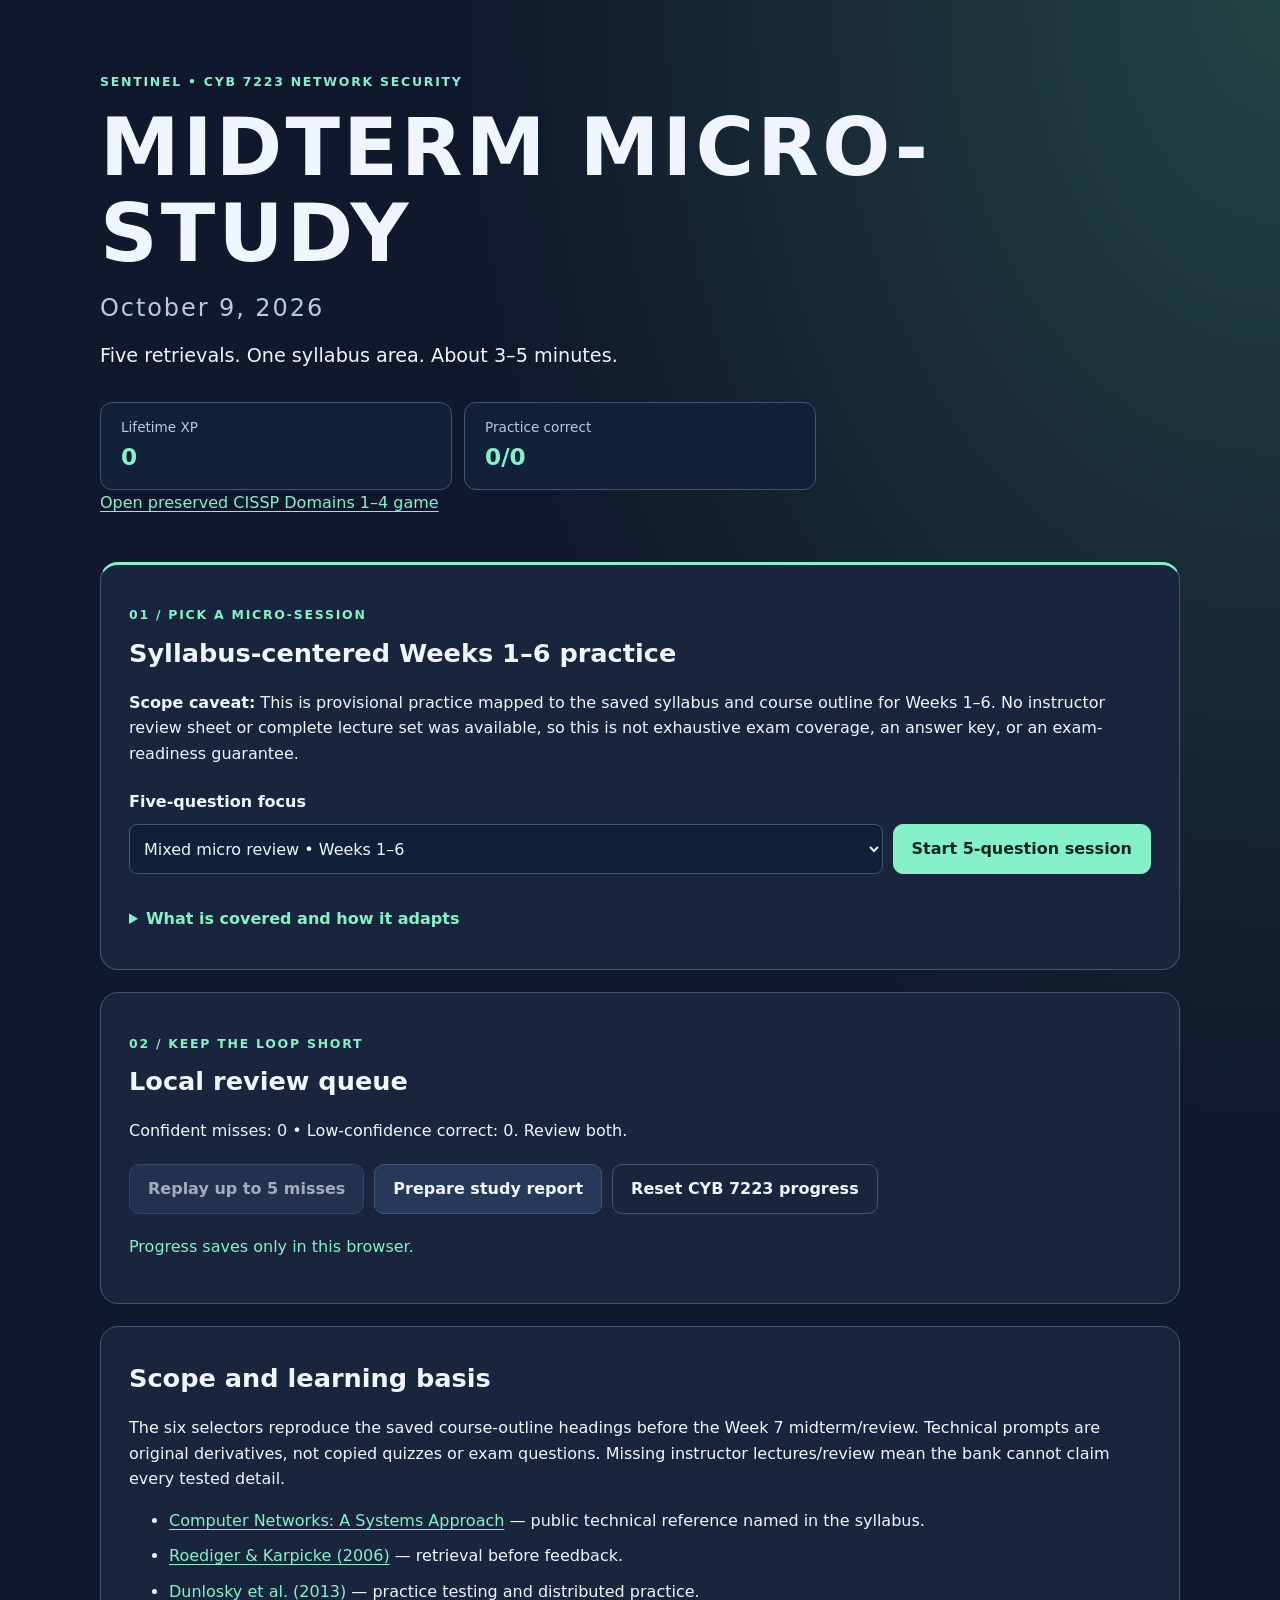
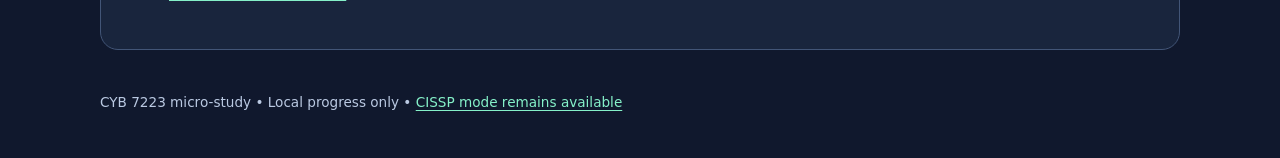
==== netsec.html @ 69c4e201 "feat: add CYB 7223 midterm micro-study" ====
<!doctype html>
<html lang="en">
<head>
  <meta charset="utf-8">
  <meta name="viewport" content="width=device-width, initial-scale=1">
  <meta name="description" content="Five-question micro-study for the provisional CYB 7223 Network Security midterm Weeks 1–6 scope.">
  <meta name="theme-color" content="#10182d">
  <title>CYB 7223 Midterm Micro-Study • Sentinel</title>
  <link rel="stylesheet" href="styles.css?v=3.0.0">
  <script src="netsec-questions.js?v=3.0.0" defer></script>
  <script src="netsec-app.js?v=3.0.0" defer></script>
</head>
<body>
<a class="skip-link" href="#main">Skip to micro-study</a>
<header class="hero">
  <p class="eyebrow">Sentinel • CYB 7223 Network Security</p>
  <h1>MIDTERM MICRO-STUDY<span>October 9, 2026</span></h1>
  <p class="tagline">Five retrievals. One syllabus area. About 3–5 minutes.</p>
  <div class="hud" aria-label="Local practice progress">
    <div><span>Lifetime XP</span><strong id="xp">0</strong></div>
    <div><span>Practice correct</span><strong id="practice-total">0/0</strong></div>
  </div>
  <nav aria-label="Study modes"><a href="index.html">Open preserved CISSP Domains 1–4 game</a></nav>
</header>
<main id="main">
  <section class="briefing" aria-labelledby="briefing-title">
    <p class="eyebrow">01 / Pick a micro-session</p>
    <h2 id="briefing-title">Syllabus-centered Weeks 1–6 practice</h2>
    <p><strong>Scope caveat:</strong> This is provisional practice mapped to the saved syllabus and course outline for Weeks 1–6. No instructor review sheet or complete lecture set was available, so this is not exhaustive exam coverage, an answer key, or an exam-readiness guarantee.</p>
    <div class="launch-controls">
      <label for="unit-select">Five-question focus</label>
      <select id="unit-select">
        <option value="mixed">Mixed micro review • Weeks 1–6</option>
        <option value="1">Week 1 • Introduction to Networking &amp; Metrics</option>
        <option value="2">Week 2 • Networking Software &amp; Architectures</option>
        <option value="3">Week 3 • Direct Link &amp; Packet Switching Networks</option>
        <option value="4">Week 4 • Auxiliary and End-to-End Protocols for IP</option>
        <option value="5">Week 5 • Internetworking &amp; IP</option>
        <option value="6">Week 6 • IP Scalability &amp; Subnetting</option>
      </select>
      <button id="start-session" type="button" class="primary">Start 5-question session</button>
    </div>
    <details>
      <summary>What is covered and how it adapts</summary>
      <ul>
        <li>Weeks 1–6 only: metrics; layered architectures; direct links/packet switching; ARP, ICMP and end-to-end protocols; IPv4 internetworking; subnetting/scalability.</li>
        <li>Saved labs inform ARP/ping, fragmentation, router forwarding, TTL, and classic Linux UDP traceroute practice. The tracker’s due topics—stop-and-wait, 1-bit sequence numbers, and 4B/5B—are included.</li>
        <li>Numeric and ordering retrieval includes delays, window constraints, coding efficiency, framing, fragmentation, traceroute, and subnetting.</li>
        <li>A miss waits behind the remaining retrievals and is prioritized in the next focus/mixed session or Replay missed; the five-question session never grows longer.</li>
        <li>Choose confidence 1–3 before feedback. Progress and resume state stay in this browser under a key separate from the CISSP game.</li>
      </ul>
    </details>
  </section>

  <section id="arena" class="arena" aria-labelledby="prompt" hidden>
    <p id="unit-label" class="pill"></p>
    <label id="progress-label" for="micro-progress">0/5 retrievals</label>
    <progress id="micro-progress" max="5" value="0">Micro-session progress</progress>
    <form id="answer-form">
      <h2 id="prompt" tabindex="-1"></h2>
      <div id="answer-options" class="answers"></div>
      <fieldset id="confidence">
        <legend>Confidence before feedback <span>required</span></legend>
        <div class="confidence-options">
          <label><input type="radio" name="confidence" value="1"> 1 · Guessing</label>
          <label><input type="radio" name="confidence" value="2"> 2 · Somewhat sure</label>
          <label><input type="radio" name="confidence" value="3"> 3 · Confident</label>
        </div>
      </fieldset>
      <button id="lock-answer" class="primary" type="submit" disabled>Lock retrieval</button>
    </form>
    <div id="feedback" class="feedback" aria-live="polite" aria-atomic="true"></div>
    <p class="microcopy">Public technical reference: <a id="source-link" href="https://book.systemsapproach.org/">Computer Networks: A Systems Approach</a></p>
    <button id="next-button" class="primary" type="button" hidden>Next retrieval →</button>
  </section>

  <section id="completion" class="completion" aria-labelledby="completion-title" hidden>
    <p class="eyebrow">Micro debrief</p>
    <h2 id="completion-title" tabindex="-1">Five retrievals complete</h2>
    <p id="completion-summary" aria-live="polite"></p>
    <p>Next: replay unresolved misses, repeat this syllabus area later, or switch topics for interleaving.</p>
  </section>

  <section class="mastery" aria-labelledby="review-title">
    <p class="eyebrow">02 / Keep the loop short</p>
    <h2 id="review-title">Local review queue</h2>
    <p id="calibration">Confident misses: 0 • Low-confidence correct: 0.</p>
    <div class="actions">
      <button id="replay-missed" type="button" disabled>Replay up to 5 misses</button>
      <button id="share-report" type="button">Prepare study report</button>
      <button id="reset-progress" type="button" class="quiet">Reset CYB 7223 progress</button>
    </div>
    <div id="report-panel" hidden>
      <label for="report-text">Copy this local practice report</label>
      <textarea id="report-text" readonly rows="14"></textarea>
      <p>Nothing is sent automatically.</p>
    </div>
    <p id="storage-status" role="status">Progress saves only in this browser.</p>
  </section>

  <section class="learning-design" aria-labelledby="sources-title">
    <h2 id="sources-title">Scope and learning basis</h2>
    <p>The six selectors reproduce the saved course-outline headings before the Week 7 midterm/review. Technical prompts are original derivatives, not copied quizzes or exam questions. Missing instructor lectures/review mean the bank cannot claim every tested detail.</p>
    <ul>
      <li><a href="https://book.systemsapproach.org/">Computer Networks: A Systems Approach</a> — public technical reference named in the syllabus.</li>
      <li><a href="https://learninglab.psych.purdue.edu/downloads/2006/2006_Roediger_Karpicke_PsychSci.pdf">Roediger &amp; Karpicke (2006)</a> — retrieval before feedback.</li>
      <li><a href="https://doi.org/10.1177/1529100612453266">Dunlosky et al. (2013)</a> — practice testing and distributed practice.</li>
    </ul>
  </section>
</main>
<footer>CYB 7223 micro-study • Local progress only • <a href="index.html">CISSP mode remains available</a></footer>
<noscript>This study game requires JavaScript. No progress leaves your browser.</noscript>
</body>
</html>
---- styles.css ----
:root { color-scheme: dark; --bg:#10182d; --panel:#19253d; --ink:#f0f5ff; --muted:#bac9e2; --accent:#85f1c9; --line:#425577; --warn:#ffcc9c; font-family:system-ui,-apple-system,BlinkMacSystemFont,"Segoe UI",sans-serif; }
* { box-sizing:border-box; }
body { margin:0; color:var(--ink); background:radial-gradient(ellipse at top right,#224344 0,transparent 45%),var(--bg); line-height:1.6; }
[hidden] { display:none !important; }
a { color:var(--accent); text-underline-offset:3px; }
button,input,select,textarea { font:inherit; }
button,select,summary,input:not([type="radio"]) { min-height:44px; }
button { cursor:pointer; border:1px solid var(--line); border-radius:10px; padding:11px 18px; color:var(--ink); background:#273958; font-weight:650; transition:background .15s,transform .15s; }
button:hover:not(:disabled) { background:#385171; transform:translateY(-1px); }
button:disabled { opacity:.65; cursor:not-allowed; }
button.primary { background:var(--accent); border-color:var(--accent); color:#10271f; }
button.primary:hover:not(:disabled) { background:#b8ffe2; }
button.quiet { background:transparent; }
:focus-visible { outline:3px solid #ffdf89; outline-offset:4px; }
#prompt:focus,#completion-title:focus { outline:2px solid var(--accent); outline-offset:7px; border-radius:5px; }
.skip-link { position:absolute; top:-100px; left:16px; padding:12px; background:var(--bg); z-index:2; }
.skip-link:focus { top:12px; }
.hero,main,footer { width:min(1080px,100% - 40px); margin-inline:auto; }
.hero { padding:60px 0 24px; }
.eyebrow { color:var(--accent); text-transform:uppercase; font-weight:750; font-size:.78rem; letter-spacing:.14em; }
h1 { margin:12px 0; font-size:clamp(2.7rem,7vw,5rem); line-height:1.08; letter-spacing:.04em; }
h1 span { display:block; color:var(--muted); font-size:clamp(1.1rem,3vw,1.5rem); font-weight:500; letter-spacing:.08em; margin-top:18px; }
h2 { font-size:1.6rem; line-height:1.25; margin:8px 0 20px; }
h3 { line-height:1.5; }
.tagline { font-size:1.2rem; max-width:60ch; }
.hud { display:grid; grid-template-columns:repeat(3,1fr); gap:12px; margin-top:30px; }
.hud div { border:1px solid var(--line); background:#122039; border-radius:12px; padding:14px 20px; }
.hud span { display:block; color:var(--muted); font-size:.85rem; }
.hud strong { display:block; color:var(--accent); font-size:1.45rem; }
section { padding:28px; margin-block:22px; border:1px solid var(--line); border-radius:18px; background:var(--panel); }
.briefing { border-top:3px solid var(--accent); }
.launch-controls { display:grid; grid-template-columns:1fr auto; gap:10px; margin:22px 0; }
.launch-controls label { grid-column:1/-1; font-weight:650; }
select { width:100%; min-width:0; border:1px solid var(--line); border-radius:8px; padding:10px; background:#102039; color:var(--ink); }
input:not([type="radio"]) { width:100%; border:1px solid var(--line); border-radius:8px; padding:10px; background:#102039; color:var(--ink); }
summary { cursor:pointer; padding-block:10px; color:var(--accent); font-weight:650; }
li { margin-bottom:10px; }
.arena { border-color:#74b5a7; box-shadow:0 12px 40px #04091755; }
.arena-topline { display:flex; gap:15px; justify-content:space-between; flex-wrap:wrap; align-items:center; }
.pill { padding:6px 12px; border:1px solid var(--line); border-radius:20px; font-size:.8rem; color:var(--muted); }
progress { display:block; width:100%; height:14px; margin:8px 0 20px; accent-color:var(--accent); }
#progress-label { color:var(--muted); font-size:.9rem; }
.mission-text { color:var(--accent); font-weight:650; }
#prompt { font-size:clamp(1.2rem,3vw,1.55rem); }
.answers { display:grid; grid-template-columns:1fr 1fr; gap:12px; }
.answer-card { text-align:left; min-height:76px; font-weight:500; padding:17px; background:#142139; }
.answer-card[aria-pressed="true"] { border:2px solid var(--accent); background:#254b49; color:#fff; }
fieldset { margin:24px 0; border:1px solid var(--line); border-radius:12px; padding:16px; }
legend { font-weight:650; padding-inline:8px; }
legend span { color:var(--muted); font-size:.8rem; font-weight:400; }
.confidence-options { display:flex; flex-wrap:wrap; gap:10px; }
.confidence-options label { display:flex; align-items:center; gap:9px; min-height:44px; padding:10px 12px; background:#122039; border-radius:8px; cursor:pointer; }
input[type="radio"] { width:20px; height:20px; accent-color:var(--accent); }
.feedback { margin:22px 0; color:var(--muted); }
.feedback.correct,.feedback.incorrect { padding:20px; background:#102039; border-left:4px solid var(--accent); border-radius:8px; color:var(--ink); }
.feedback.incorrect { border-color:var(--warn); }
.feedback h3 { margin-top:0; }
.feedback li { font-size:.95rem; }
.completion { background:linear-gradient(120deg,#163c3b,#19253d); border-color:var(--accent); }
.boss-banner { padding:16px 22px; border:1px solid #958253; background:#292a30; color:#ffdf89; border-radius:12px; font-weight:650; }
.domain-grid { display:grid; grid-template-columns:repeat(2,1fr); gap:14px; }
.domain-card { padding:18px; border:1px solid var(--line); background:#122039; border-radius:12px; }
.domain-card h3 { margin:0; color:var(--accent); }
.domain-card p { margin:8px 0; }
.domain-card p:last-child { font-size:.86rem; color:var(--muted); }
.actions { display:flex; flex-wrap:wrap; gap:10px; margin-block:20px; }
#report-panel { margin:20px 0; }
textarea { display:block; width:100%; margin-top:12px; padding:14px; color:var(--ink); background:#10182d; border:1px solid var(--line); border-radius:8px; resize:vertical; }
.microcopy,footer { color:var(--muted); font-size:.85rem; }
#storage-status { color:var(--accent); }
footer { padding:20px 0 45px; }
@media (max-width:720px) {
  .hero,main,footer { width:calc(100% - 24px); }
  .hero { padding-top:32px; }
  section { padding:20px 16px; }
  .hud { gap:8px; }
  .hud div { padding:10px; }
  .hud strong { font-size:1.1rem; }
  .answers,.domain-grid,.launch-controls { grid-template-columns:1fr; }
  .actions button { flex:1 1 160px; }
  .confidence-options { flex-direction:column; }
  .feedback { padding:14px !important; }
}
@media (prefers-reduced-motion:reduce) {
  *,*::before,*::after { animation:none !important; transition:none !important; scroll-behavior:auto !important; }
  button:hover:not(:disabled) { transform:none; }
}
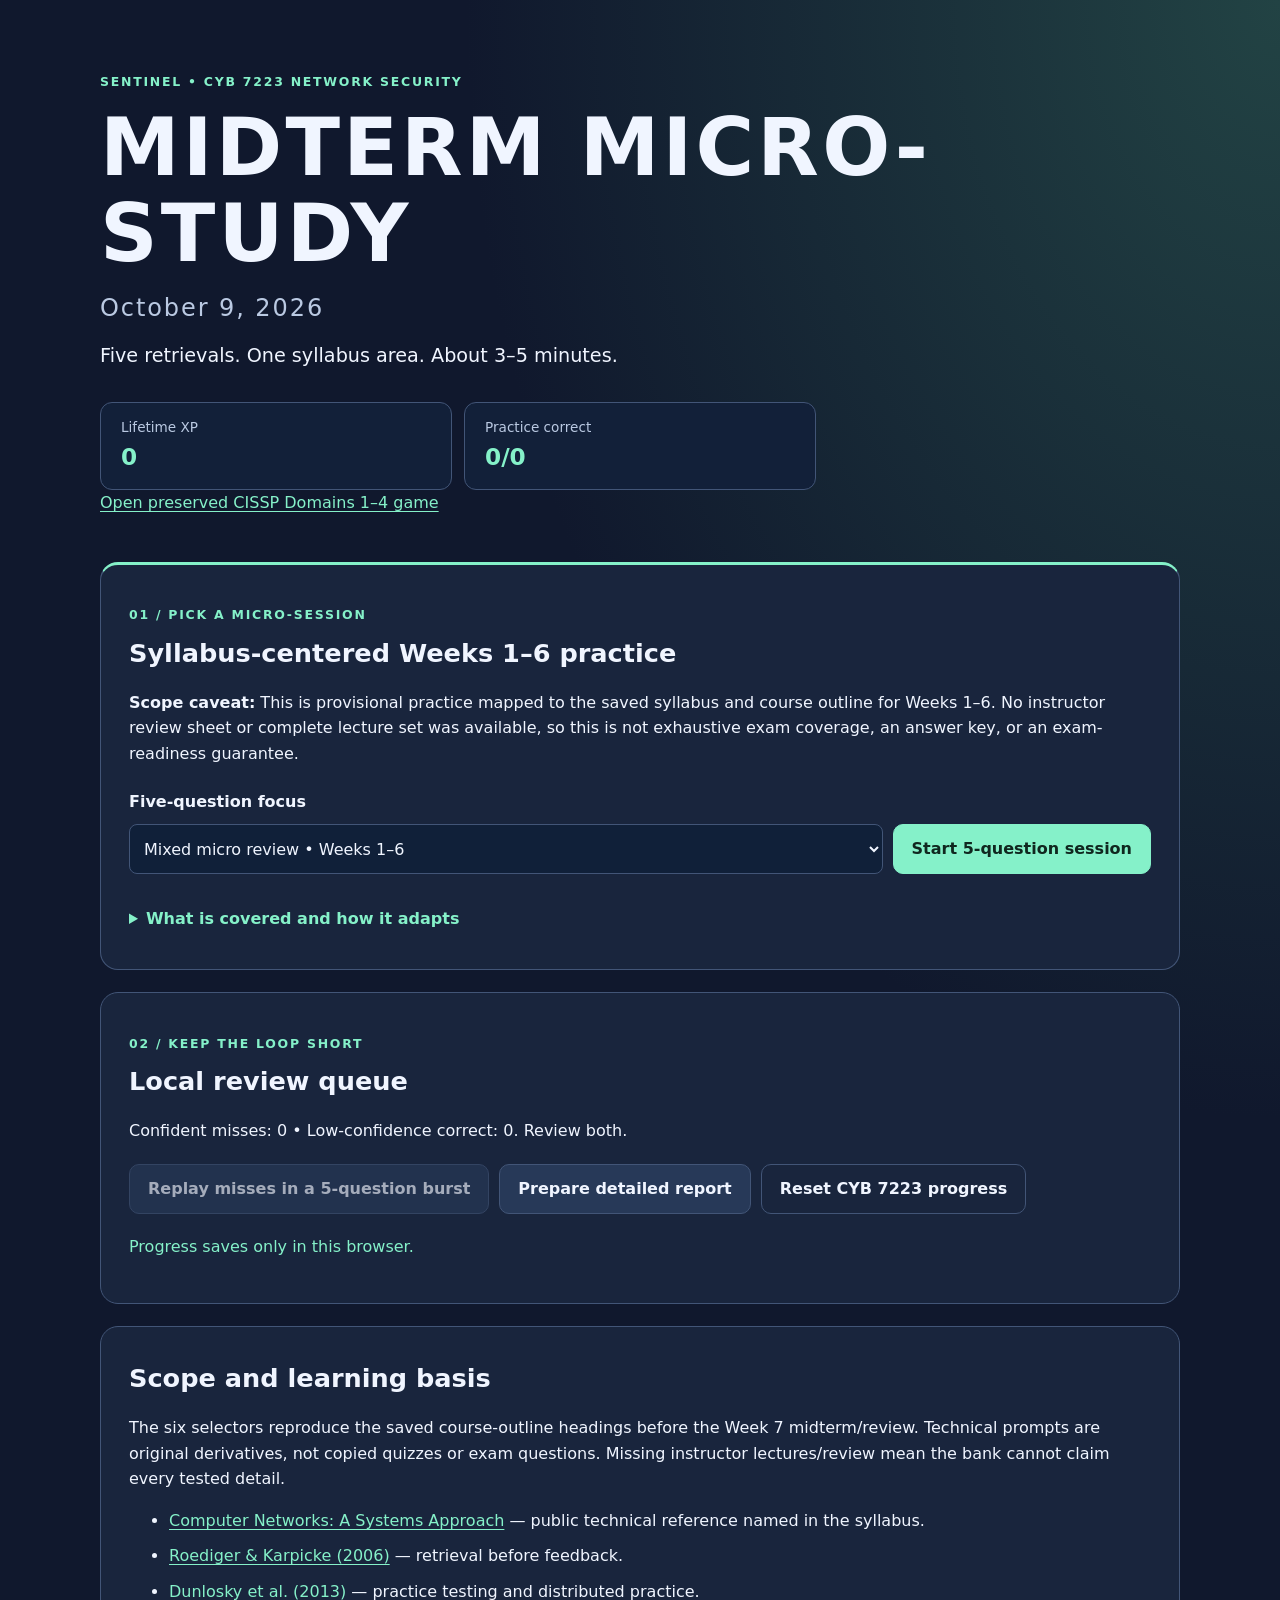
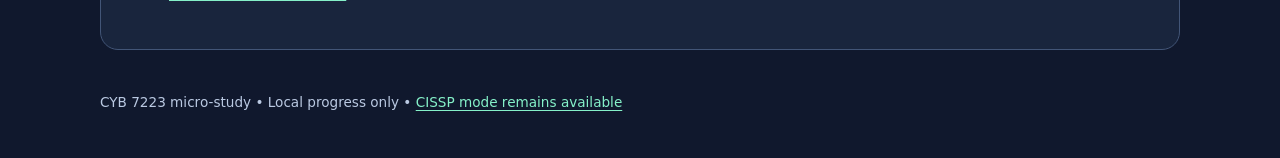
==== commit 266dba31: "feat: preserve detailed netsec response history" ====
--- a/netsec.html
+++ b/netsec.html
@@ -8,7 +8,7 @@
   <title>CYB 7223 Midterm Micro-Study • Sentinel</title>
   <link rel="stylesheet" href="styles.css?v=3.0.0">
   <script src="netsec-questions.js?v=3.0.0" defer></script>
-  <script src="netsec-app.js?v=3.0.0" defer></script>
+  <script src="netsec-app.js?v=3.1.0" defer></script>
 </head>
 <body>
 <a class="skip-link" href="#main">Skip to micro-study</a>
@@ -86,14 +86,14 @@
     <h2 id="review-title">Local review queue</h2>
     <p id="calibration">Confident misses: 0 • Low-confidence correct: 0.</p>
     <div class="actions">
-      <button id="replay-missed" type="button" disabled>Replay up to 5 misses</button>
-      <button id="share-report" type="button">Prepare study report</button>
+      <button id="replay-missed" type="button" disabled>Replay misses in a 5-question burst</button>
+      <button id="share-report" type="button">Prepare detailed report</button>
       <button id="reset-progress" type="button" class="quiet">Reset CYB 7223 progress</button>
     </div>
     <div id="report-panel" hidden>
-      <label for="report-text">Copy this local practice report</label>
+      <label for="report-text">Copy this detailed local response report</label>
       <textarea id="report-text" readonly rows="14"></textarea>
-      <p>Nothing is sent automatically.</p>
+      <p>Includes each saved question, response, correct answer, result, confidence, and available attempt time/ID. Nothing is sent automatically.</p>
     </div>
     <p id="storage-status" role="status">Progress saves only in this browser.</p>
   </section>
